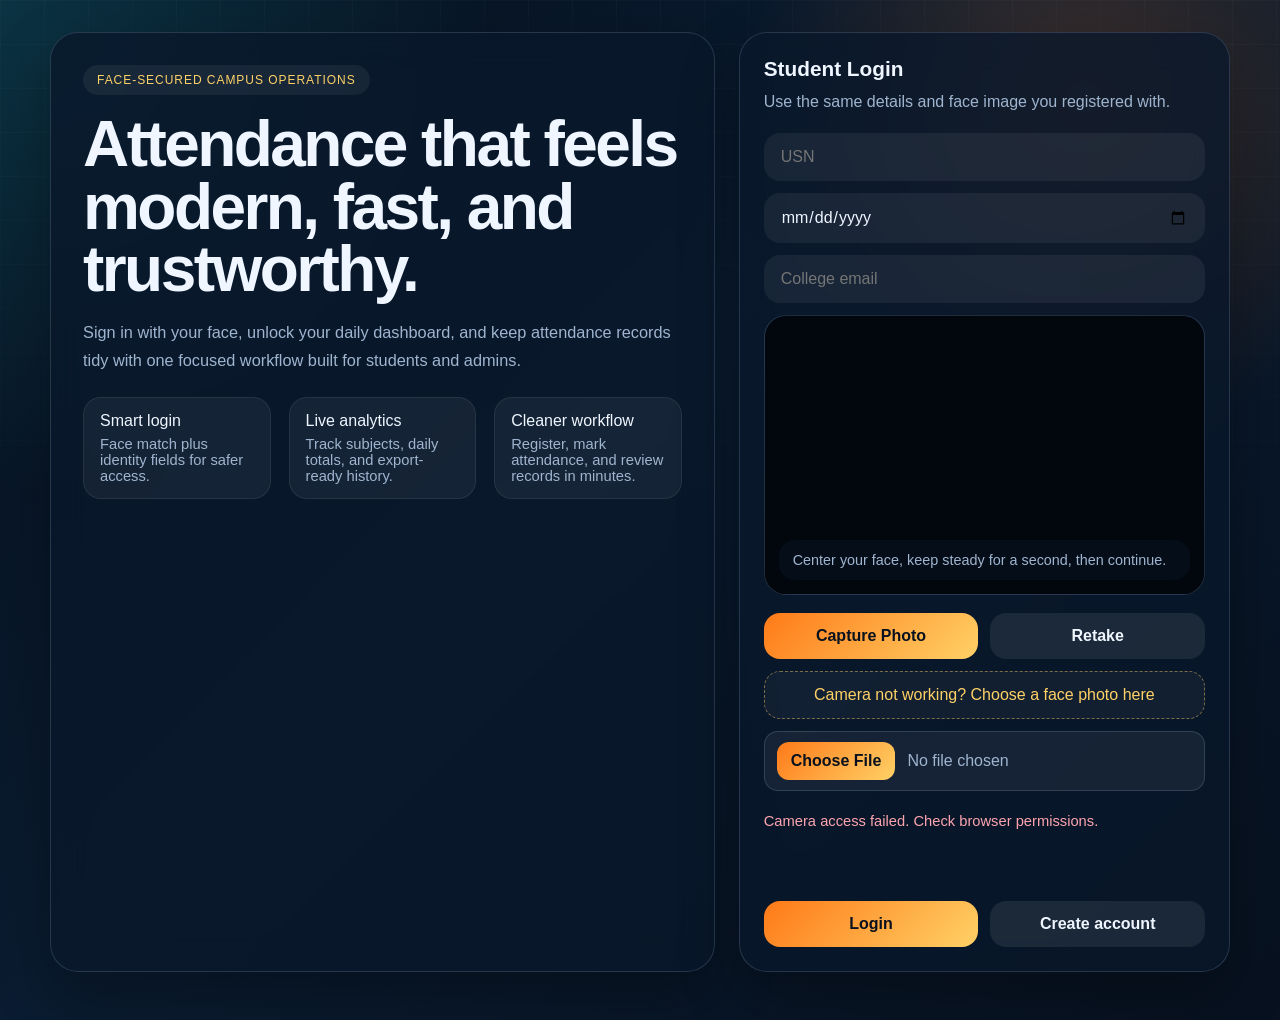
==== frontend/index.html @ a95d86be "Implement attendance management system with user registration and login features" ====
<!DOCTYPE html>
<html lang="en">
<head>
  <meta charset="UTF-8">
  <meta name="viewport" content="width=device-width, initial-scale=1.0">
  <title>AttendanceOS Login</title>
  <link rel="stylesheet" href="advanced.css">
</head>
<body data-page="login">
  <main class="page-shell">
    <section class="hero">
      <div class="hero-panel">
        <div class="eyebrow">Face-secured campus operations</div>
        <h1 class="hero-title">Attendance that feels modern, fast, and trustworthy.</h1>
        <p class="hero-copy">
          Sign in with your face, unlock your daily dashboard, and keep attendance records tidy
          with one focused workflow built for students and admins.
        </p>
        <div class="pill-row">
          <div class="feature-pill">
            Smart login
            <span>Face match plus identity fields for safer access.</span>
          </div>
          <div class="feature-pill">
            Live analytics
            <span>Track subjects, daily totals, and export-ready history.</span>
          </div>
          <div class="feature-pill">
            Cleaner workflow
            <span>Register, mark attendance, and review records in minutes.</span>
          </div>
        </div>
      </div>

      <div class="glass-card">
        <h2 class="card-title">Student Login</h2>
        <p class="card-copy">Use the same details and face image you registered with.</p>
        <div class="form-grid">
          <input id="login_usn" placeholder="USN">
          <input id="login_dob" type="date">
          <input id="login_email" type="email" placeholder="College email">

          <div class="camera-box">
            <video id="video" autoplay muted playsinline></video>
            <canvas id="canvas" hidden></canvas>
            <div class="camera-overlay">
              Center your face, keep steady for a second, then continue.
            </div>
          </div>

          <div class="form-actions">
            <button type="button" onclick="captureForPreview('login')">Capture Photo</button>
            <button type="button" class="ghost-button" onclick="clearCapturedImage()">Retake</button>
          </div>
          <img id="captured_preview" class="captured-preview" alt="Captured preview">

          <label class="upload-box" for="login_image">
            Camera not working? Choose a face photo here
          </label>
          <input id="login_image" class="file-input" type="file" accept="image/*">

          <div id="camera_status" class="status"></div>
          <div id="login_status" class="status"></div>

          <div class="form-actions">
            <button onclick="login()">Login</button>
            <button class="ghost-button" onclick="goRegister()">Create account</button>
          </div>
        </div>
      </div>
    </section>
  </main>

  <script src="advanced.js"></script>
</body>
</html>
---- frontend/advanced.css ----
:root {
  --bg: #07111f;
  --bg-soft: #0f2136;
  --panel: rgba(10, 24, 43, 0.78);
  --panel-strong: rgba(10, 24, 43, 0.92);
  --line: rgba(191, 219, 254, 0.16);
  --text: #eff6ff;
  --muted: #9fb5cf;
  --accent: #ff7a18;
  --accent-soft: #ffd166;
  --success: #6ee7b7;
  --danger: #fda4af;
  --shadow: 0 24px 60px rgba(0, 0, 0, 0.32);
}

* {
  box-sizing: border-box;
}

body {
  margin: 0;
  min-height: 100vh;
  color: var(--text);
  font-family: "Segoe UI", "Trebuchet MS", sans-serif;
  background:
    radial-gradient(circle at top left, rgba(34, 211, 238, 0.18), transparent 30%),
    radial-gradient(circle at 85% 10%, rgba(255, 122, 24, 0.2), transparent 24%),
    linear-gradient(135deg, #06101d 0%, #0a1c31 45%, #07111f 100%);
}

body::before {
  content: "";
  position: fixed;
  inset: 0;
  pointer-events: none;
  background-image:
    linear-gradient(rgba(255, 255, 255, 0.03) 1px, transparent 1px),
    linear-gradient(90deg, rgba(255, 255, 255, 0.03) 1px, transparent 1px);
  background-size: 44px 44px;
  mask-image: linear-gradient(to bottom, rgba(0, 0, 0, 0.7), transparent 90%);
}

.page-shell {
  width: min(1180px, calc(100% - 32px));
  margin: 0 auto;
  padding: 32px 0 48px;
}

.hero {
  display: grid;
  grid-template-columns: 1.15fr 0.85fr;
  gap: 24px;
  align-items: stretch;
}

.hero-panel,
.glass-card,
.stats-card,
.table-card,
.chart-card {
  background: var(--panel);
  border: 1px solid var(--line);
  border-radius: 28px;
  box-shadow: var(--shadow);
  backdrop-filter: blur(18px);
}

.hero-panel {
  padding: 32px;
}

.eyebrow {
  display: inline-flex;
  align-items: center;
  gap: 8px;
  padding: 8px 14px;
  border-radius: 999px;
  background: rgba(255, 255, 255, 0.06);
  color: var(--accent-soft);
  letter-spacing: 0.08em;
  text-transform: uppercase;
  font-size: 12px;
}

h1,
h2,
h3,
p {
  margin: 0;
}

.hero-title {
  margin-top: 18px;
  font-size: clamp(2.4rem, 5vw, 4.4rem);
  line-height: 0.98;
  letter-spacing: -0.04em;
}

.hero-copy {
  margin-top: 18px;
  max-width: 650px;
  color: var(--muted);
  font-size: 1.02rem;
  line-height: 1.7;
}

.pill-row,
.metrics-grid,
.dashboard-grid,
.dashboard-top {
  display: grid;
  gap: 18px;
}

.pill-row {
  margin-top: 22px;
  grid-template-columns: repeat(3, minmax(0, 1fr));
}

.feature-pill {
  padding: 14px 16px;
  border-radius: 18px;
  background: rgba(255, 255, 255, 0.05);
  border: 1px solid rgba(255, 255, 255, 0.08);
}

.feature-pill span {
  display: block;
  margin-top: 6px;
  color: var(--muted);
  font-size: 0.92rem;
}

.glass-card {
  padding: 24px;
}

.card-title {
  margin-bottom: 8px;
  font-size: 1.3rem;
}

.card-copy {
  color: var(--muted);
  margin-bottom: 18px;
  line-height: 1.6;
}

.form-grid {
  display: grid;
  gap: 12px;
}

input,
select,
button {
  width: 100%;
  border: 0;
  border-radius: 16px;
  font: inherit;
}

input,
select {
  padding: 14px 16px;
  background: rgba(255, 255, 255, 0.06);
  color: var(--text);
  border: 1px solid transparent;
  outline: none;
}

input:focus,
select:focus {
  border-color: rgba(255, 209, 102, 0.6);
  box-shadow: 0 0 0 4px rgba(255, 209, 102, 0.12);
}

button {
  padding: 14px 18px;
  cursor: pointer;
  color: #08111d;
  background: linear-gradient(135deg, var(--accent) 0%, var(--accent-soft) 100%);
  font-weight: 700;
  transition: transform 0.18s ease, box-shadow 0.18s ease;
}

button:hover {
  transform: translateY(-1px);
  box-shadow: 0 10px 22px rgba(255, 122, 24, 0.26);
}

.ghost-button {
  color: var(--text);
  background: rgba(255, 255, 255, 0.08);
}

.upload-box {
  display: block;
  padding: 14px 16px;
  border-radius: 16px;
  border: 1px dashed rgba(255, 209, 102, 0.45);
  background: rgba(255, 255, 255, 0.04);
  color: var(--accent-soft);
  text-align: center;
  cursor: pointer;
}

.upload-box:hover {
  background: rgba(255, 255, 255, 0.08);
}

.file-input {
  display: block;
  width: 100%;
  padding: 10px 12px;
  border-radius: 14px;
  border: 1px solid rgba(191, 219, 254, 0.16);
  background: rgba(255, 255, 255, 0.06);
  color: var(--muted);
}

.file-input::file-selector-button {
  margin-right: 12px;
  padding: 10px 14px;
  border: 0;
  border-radius: 12px;
  background: linear-gradient(135deg, var(--accent) 0%, var(--accent-soft) 100%);
  color: #08111d;
  font-weight: 700;
  cursor: pointer;
}

.captured-preview {
  display: none;
  width: 100%;
  max-height: 260px;
  object-fit: contain;
  border-radius: 18px;
  border: 1px solid rgba(191, 219, 254, 0.16);
  background: #02060d;
}

.captured-preview.visible {
  display: block;
}

.camera-box {
  position: relative;
  overflow: hidden;
  min-height: 280px;
  border-radius: 22px;
  background: linear-gradient(180deg, rgba(14, 33, 55, 0.5), rgba(4, 11, 21, 0.92));
  border: 1px solid rgba(191, 219, 254, 0.15);
}

video {
  width: 100%;
  height: 100%;
  object-fit: contain;
  background: #02060d;
}

.face-guide {
  position: absolute;
  top: 50%;
  left: 50%;
  width: min(62%, 240px);
  aspect-ratio: 0.8;
  transform: translate(-50%, -50%);
  border: 2px solid rgba(255, 209, 102, 0.9);
  border-radius: 48% 48% 42% 42% / 38% 38% 58% 58%;
  box-shadow: 0 0 0 999px rgba(3, 8, 15, 0.28);
  pointer-events: none;
}

.camera-overlay {
  position: absolute;
  inset: auto 14px 14px 14px;
  padding: 12px 14px;
  border-radius: 16px;
  background: rgba(7, 17, 31, 0.7);
  color: var(--muted);
  font-size: 0.9rem;
}

.status {
  min-height: 24px;
  margin-top: 10px;
  color: var(--muted);
  font-size: 0.92rem;
}

.status.error {
  color: var(--danger);
}

.status.success {
  color: var(--success);
}

.form-actions {
  display: grid;
  grid-template-columns: repeat(2, minmax(0, 1fr));
  gap: 12px;
  margin-top: 6px;
}

.dashboard-header {
  display: flex;
  align-items: center;
  justify-content: space-between;
  gap: 16px;
  margin-bottom: 24px;
}

.profile {
  display: flex;
  align-items: center;
  gap: 14px;
}

.profile-badge {
  width: 56px;
  height: 56px;
  display: grid;
  place-items: center;
  border-radius: 18px;
  background: linear-gradient(135deg, rgba(255, 122, 24, 0.28), rgba(34, 211, 238, 0.28));
  font-size: 1.1rem;
  font-weight: 700;
}

.profile p {
  color: var(--muted);
  margin-top: 4px;
}

.metrics-grid {
  grid-template-columns: repeat(4, minmax(0, 1fr));
  margin-bottom: 20px;
}

.stats-card {
  padding: 20px;
}

.stats-label {
  color: var(--muted);
  font-size: 0.88rem;
}

.stats-value {
  display: block;
  margin-top: 12px;
  font-size: 1.7rem;
  font-weight: 700;
}

.dashboard-grid {
  grid-template-columns: 360px minmax(0, 1fr);
}

.dashboard-top {
  grid-template-columns: 1fr;
}

.table-card,
.chart-card {
  padding: 24px;
}

.chart-wrap {
  height: 300px;
  margin-top: 18px;
}

table {
  width: 100%;
  border-collapse: collapse;
  margin-top: 14px;
}

th,
td {
  text-align: left;
  padding: 14px 8px;
  border-bottom: 1px solid rgba(191, 219, 254, 0.1);
  font-size: 0.95rem;
}

th {
  color: var(--muted);
  font-weight: 600;
}

.inline-note {
  margin-top: 16px;
  color: var(--muted);
  line-height: 1.6;
}

.spacer {
  height: 18px;
}

@media (max-width: 980px) {
  .hero,
  .dashboard-grid {
    grid-template-columns: 1fr;
  }

  .metrics-grid {
    grid-template-columns: repeat(2, minmax(0, 1fr));
  }
}

@media (max-width: 640px) {
  .page-shell {
    width: min(100% - 20px, 100%);
    padding-top: 20px;
  }

  .hero-panel,
  .glass-card,
  .stats-card,
  .table-card,
  .chart-card {
    border-radius: 22px;
  }

  .pill-row,
  .form-actions,
  .metrics-grid {
    grid-template-columns: 1fr;
  }

  .dashboard-header {
    flex-direction: column;
    align-items: flex-start;
  }
}
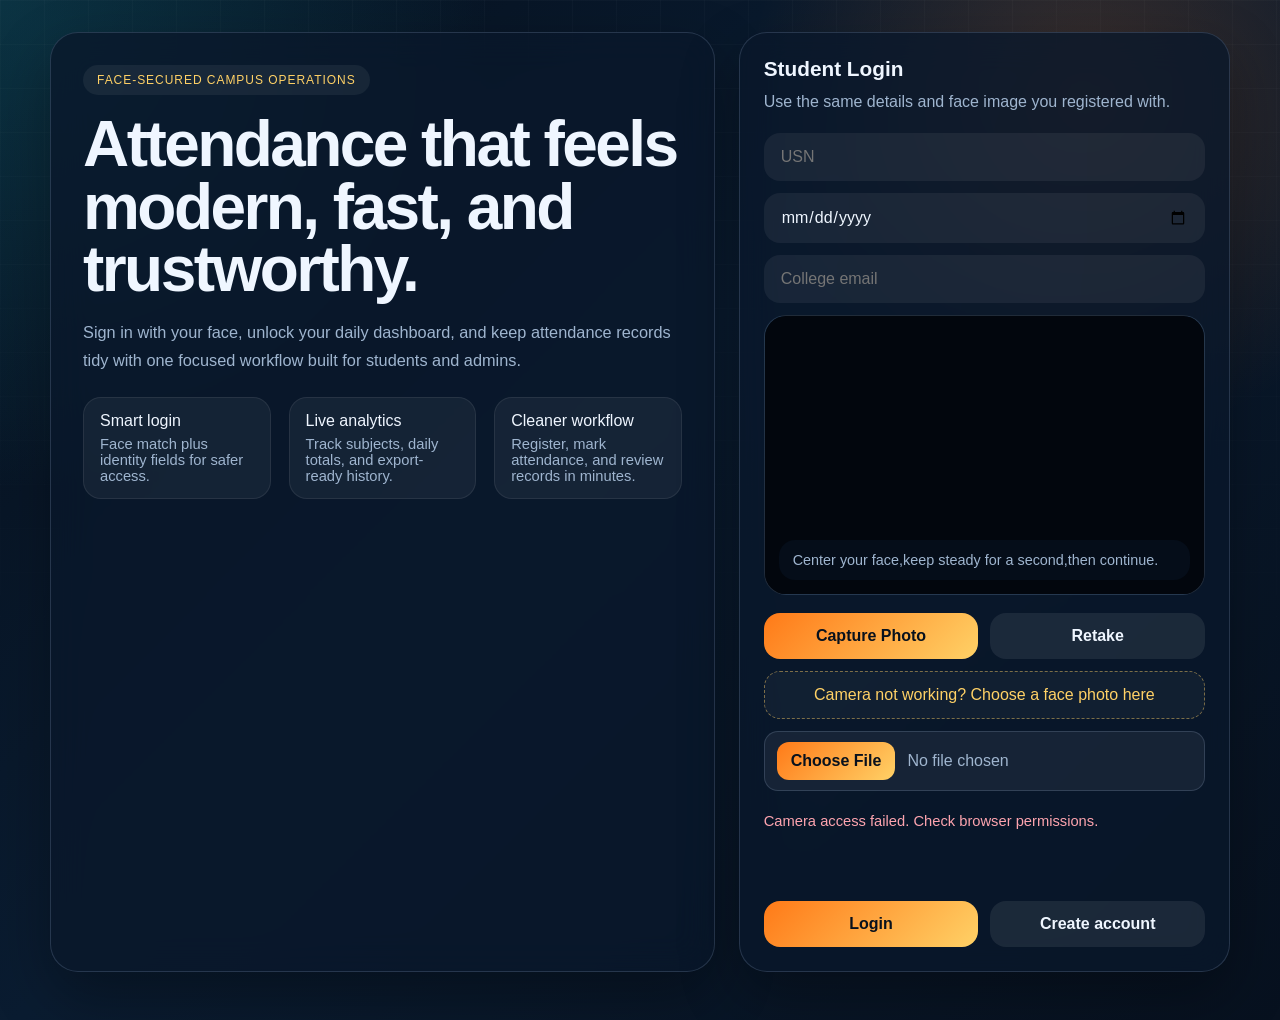
==== commit 5fd4e1f0: "updated the photo references ,when camera is not working properly" ====
--- a/frontend/index.html
+++ b/frontend/index.html
@@ -1,76 +1,72 @@
 <!DOCTYPE html>
 <html lang="en">
 <head>
-  <meta charset="UTF-8">
-  <meta name="viewport" content="width=device-width, initial-scale=1.0">
-  <title>AttendanceOS Login</title>
-  <link rel="stylesheet" href="advanced.css">
+<meta charset="UTF-8">
+<meta name="viewport" content="width=device-width, initial-scale=1.0">
+<title>AttendanceOS Login</title>
+<link rel="stylesheet" href="advanced.css">
 </head>
 <body data-page="login">
-  <main class="page-shell">
-    <section class="hero">
-      <div class="hero-panel">
-        <div class="eyebrow">Face-secured campus operations</div>
-        <h1 class="hero-title">Attendance that feels modern, fast, and trustworthy.</h1>
-        <p class="hero-copy">
-          Sign in with your face, unlock your daily dashboard, and keep attendance records tidy
-          with one focused workflow built for students and admins.
-        </p>
-        <div class="pill-row">
-          <div class="feature-pill">
-            Smart login
-            <span>Face match plus identity fields for safer access.</span>
-          </div>
-          <div class="feature-pill">
-            Live analytics
-            <span>Track subjects, daily totals, and export-ready history.</span>
-          </div>
-          <div class="feature-pill">
-            Cleaner workflow
-            <span>Register, mark attendance, and review records in minutes.</span>
-          </div>
-        </div>
+<main class="page-shell">
+<section class="hero">
+<div class="hero-panel">
+<div class="eyebrow">Face-secured campus operations</div>
+<h1 class="hero-title">Attendance that feels modern, fast, and trustworthy.</h1>
+<p class="hero-copy">
+  Sign in with your face, unlock your daily dashboard, and keep attendance records tidy
+  with one focused workflow built for students and admins.
+</p>
+<div class="pill-row">
+  <div class="feature-pill">
+    Smart login
+    <span>Face match plus identity fields for safer access.</span>
+  </div>
+  <div class="feature-pill">
+    Live analytics
+    <span>Track subjects, daily totals, and export-ready history.</span>
+  </div>
+  <div class="feature-pill">
+    Cleaner workflow
+    <span>Register, mark attendance, and review records in minutes.</span>
+  </div>
+</div>
+</div>
+
+    <div class="glass-card">
+    <h2 class="card-title">Student Login</h2>
+    <p class="card-copy">Use the same details and face image you registered with.</p>
+    <div class="form-grid">
+    <input id="login_usn" placeholder="USN">
+    <input id="login_dob" type="date">
+    <input id="login_email" type="email" placeholder="College email">
+    
+    <div class="camera-box">
+      <video id="video" autoplay muted playsinline></video>
+      <canvas id="canvas" hidden></canvas>
+      <div class="camera-overlay">
+        Center your face,keep steady for a second,then continue.
       </div>
-
-      <div class="glass-card">
-        <h2 class="card-title">Student Login</h2>
-        <p class="card-copy">Use the same details and face image you registered with.</p>
-        <div class="form-grid">
-          <input id="login_usn" placeholder="USN">
-          <input id="login_dob" type="date">
-          <input id="login_email" type="email" placeholder="College email">
-
-          <div class="camera-box">
-            <video id="video" autoplay muted playsinline></video>
-            <canvas id="canvas" hidden></canvas>
-            <div class="camera-overlay">
-              Center your face, keep steady for a second, then continue.
-            </div>
-          </div>
-
-          <div class="form-actions">
-            <button type="button" onclick="captureForPreview('login')">Capture Photo</button>
-            <button type="button" class="ghost-button" onclick="clearCapturedImage()">Retake</button>
-          </div>
-          <img id="captured_preview" class="captured-preview" alt="Captured preview">
-
-          <label class="upload-box" for="login_image">
-            Camera not working? Choose a face photo here
-          </label>
-          <input id="login_image" class="file-input" type="file" accept="image/*">
-
-          <div id="camera_status" class="status"></div>
-          <div id="login_status" class="status"></div>
-
-          <div class="form-actions">
-            <button onclick="login()">Login</button>
-            <button class="ghost-button" onclick="goRegister()">Create account</button>
-          </div>
-        </div>
-      </div>
+    </div>
+    
+    <div class="form-actions">
+      <button type="button" onclick="captureForPreview('login')">Capture Photo</button>
+      <button type="button" class="ghost-button" onclick="clearCapturedImage()">Retake</button>
+    </div>
+    <img id="captured_preview" class="captured-preview" alt="Captured preview">
+    <label class="upload-box" for="login_image">
+      Camera not working? Choose a face photo here
+    </label>
+    <input id="login_image" class="file-input" type="file" accept="image/*">
+    <div id="camera_status" class="status"></div>
+    <div id="login_status" class="status"></div>
+    <div class="form-actions">
+      <button onclick="login()">Login</button>
+      <button class="ghost-button" onclick="goRegister()">Create account</button>
+    </div>
+    </div>
+    </div>
     </section>
-  </main>
-
-  <script src="advanced.js"></script>
-</body>
-</html>
+    </main>
+    <script src="advanced.js"></script>
+    </body>
+    </html>
